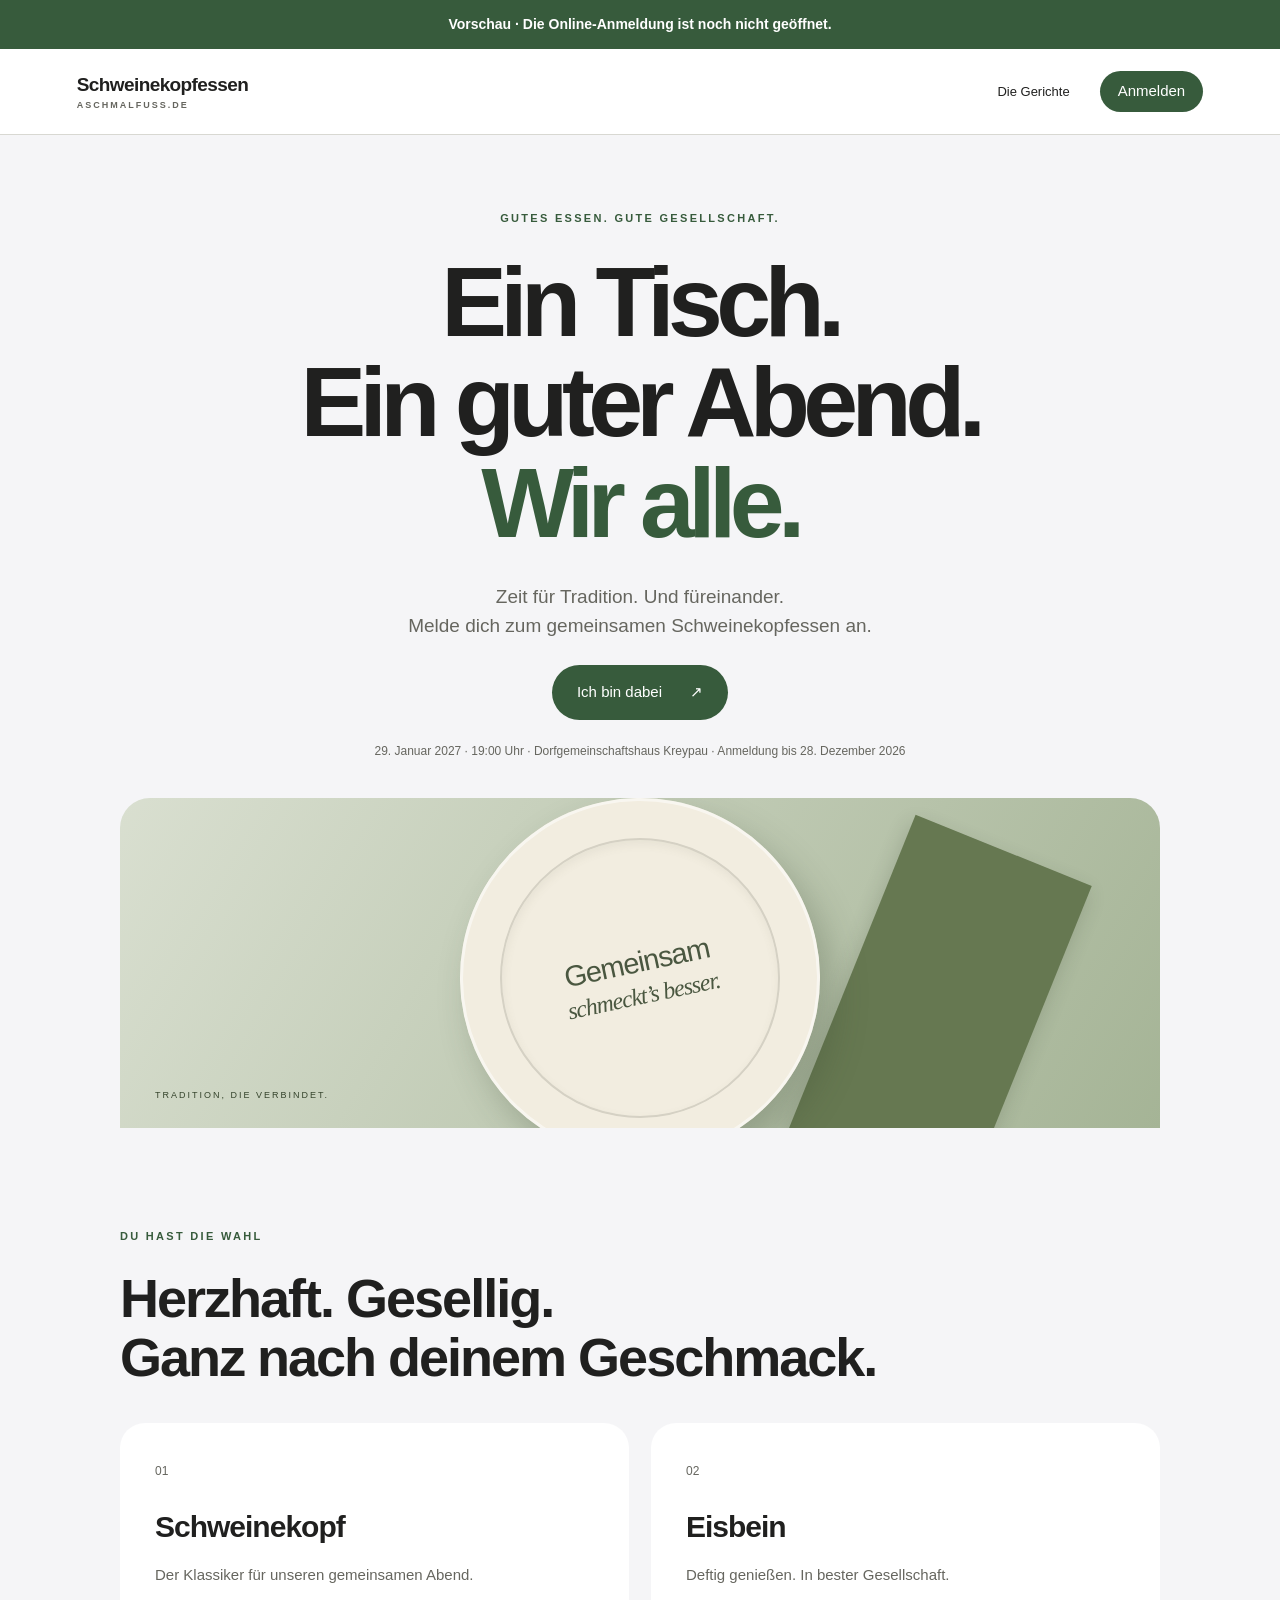
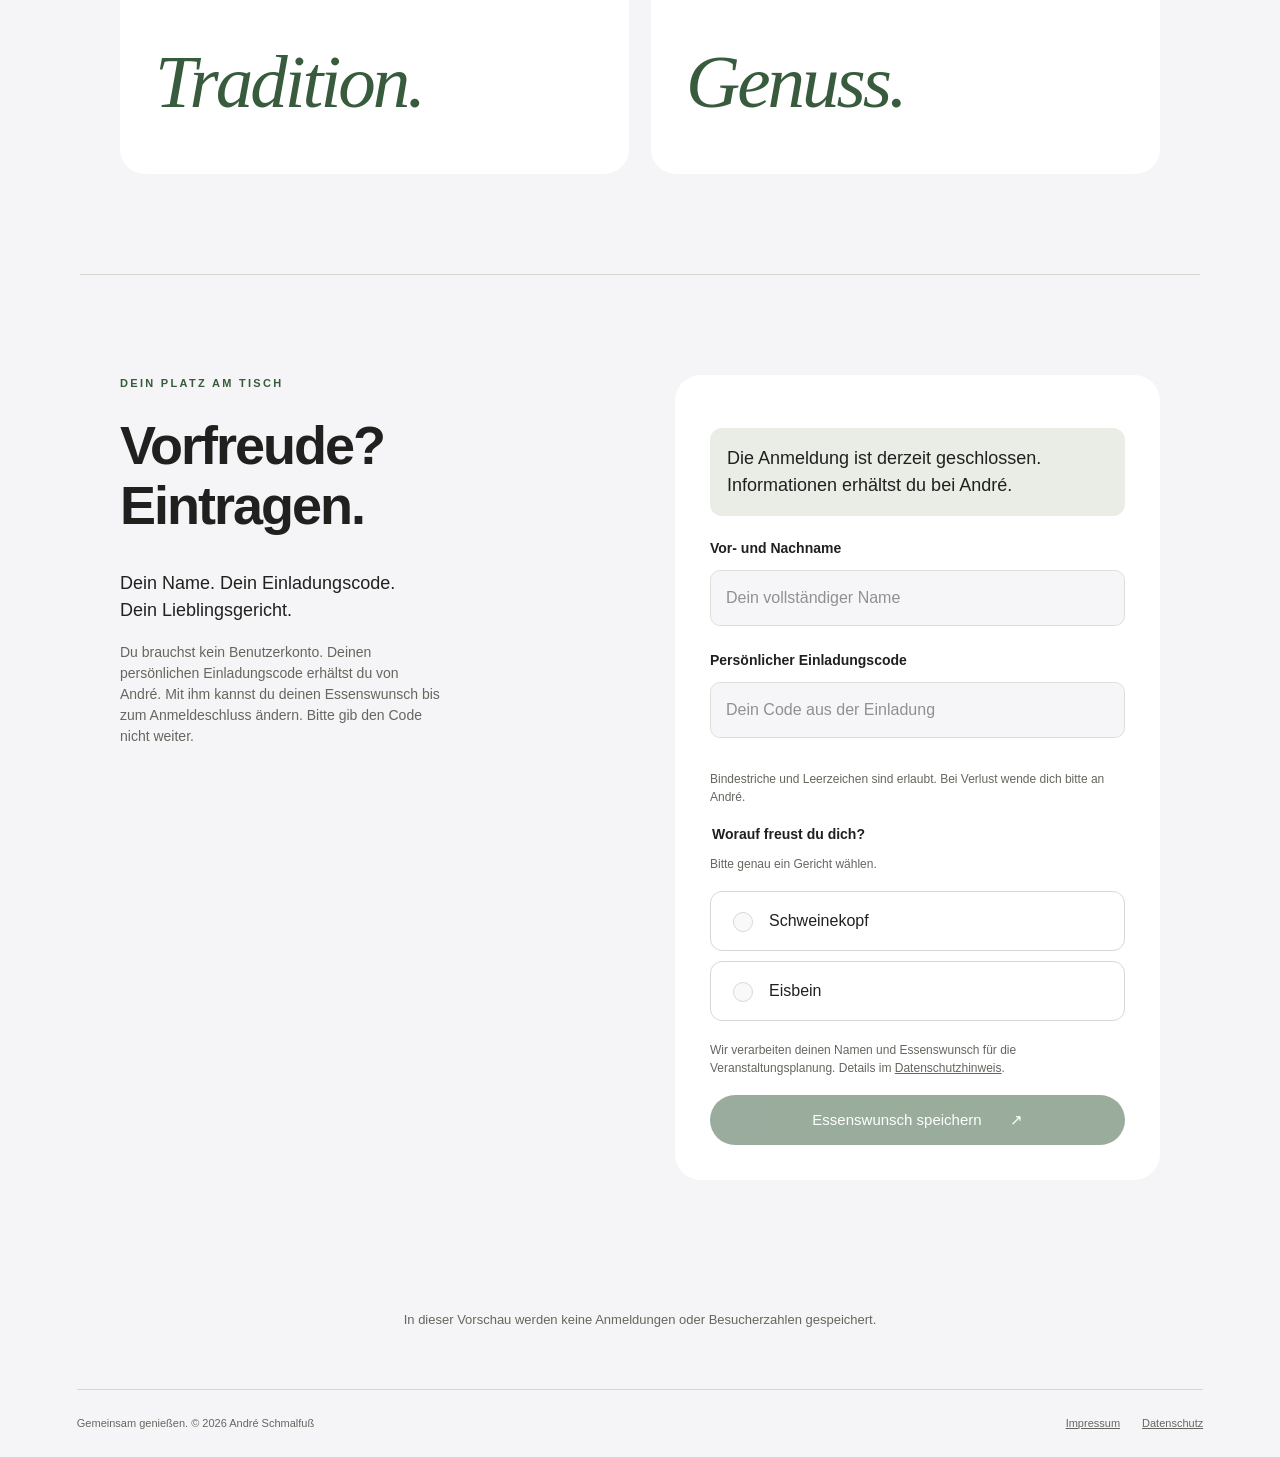
==== schweinekopfessen/vorschau/index.html @ 17f997a4 "Schweinekopfessen mit sicherem Backend und verlinkter Vorschau hinzufuegen" ====
<!doctype html><html lang="de"><head><meta charset="utf-8"><meta name="viewport" content="width=device-width,initial-scale=1"><meta name="description" content="Gemeinsam genießen. Anmeldung zum Schweinekopfessen."><meta name="robots" content="noindex,nofollow"><link rel="stylesheet" href="preview.css"><title>Vorschau · Schweinekopfessen · Gemeinsam genießen</title><link rel="stylesheet" href="../public/style.css"></head><body><aside class="preview-banner">Vorschau · Die Online-Anmeldung ist noch nicht geöffnet.</aside>
<a class="skip" href="#anmeldung">Zur Anmeldung</a><header><a class="brand" href="../../index.html">Schweinekopfessen<span>ASCHMALFUSS.DE</span></a><nav><a href="#gerichte">Die Gerichte</a><a class="pill small" href="#anmeldung">Anmelden</a></nav></header>
<main><section class="hero"><p class="eyebrow">GUTES ESSEN. GUTE GESELLSCHAFT.</p><h1>Ein Tisch.<br>Ein guter Abend.<br><span>Wir alle.</span></h1><p class="intro">Zeit für Tradition. Und füreinander.<br>Melde dich zum gemeinsamen Schweinekopfessen an.</p><a class="pill" href="#anmeldung">Ich bin dabei <span aria-hidden="true">↗</span></a><p class="event">29. Januar 2027 · 19:00 Uhr · Dorfgemeinschaftshaus Kreypau · Anmeldung bis 28. Dezember 2026</p><div class="table-art" aria-hidden="true"><div class="plate"><div class="inner-plate">Gemeinsam<br><em>schmeckt’s besser.</em></div></div><div class="napkin"></div><span class="table-caption">TRADITION, DIE VERBINDET.</span></div></section>
<section id="gerichte" class="section"><p class="eyebrow">DU HAST DIE WAHL</p><h2>Herzhaft. Gesellig.<br>Ganz nach deinem Geschmack.</h2><div class="dishes"><article><span class="number">01</span><h3>Schweinekopf</h3><p>Der Klassiker für unseren gemeinsamen Abend.</p><span class="dish-word" aria-hidden="true">Tradition.</span></article><article><span class="number">02</span><h3>Eisbein</h3><p>Deftig genießen. In bester Gesellschaft.</p><span class="dish-word" aria-hidden="true">Genuss.</span></article></div></section>
<section id="anmeldung" class="section signup"><div><p class="eyebrow">DEIN PLATZ AM TISCH</p><h2>Vorfreude?<br>Eintragen.</h2><p>Dein Name. Dein Einladungscode.<br>Dein Lieblingsgericht.</p><p class="muted">Du brauchst kein Benutzerkonto. Deinen persönlichen Einladungscode erhältst du von André. Mit ihm kannst du deinen Essenswunsch bis zum Anmeldeschluss ändern. Bitte gib den Code nicht weiter.</p></div><div class="form-card">
<p class="notice">Die Anmeldung ist derzeit geschlossen. Informationen erhältst du bei André.</p><div class="preview-form">

<label for="name">Vor- und Nachname</label><input disabled id="name" name="name" autocomplete="name" maxlength="200" required placeholder="Dein vollständiger Name" value="">
<label for="invitation">Persönlicher Einladungscode</label><input disabled id="invitation" name="invitation" autocomplete="off" spellcheck="false" maxlength="64" required aria-describedby="code-hint" placeholder="Dein Code aus der Einladung"><p id="code-hint" class="hint">Bindestriche und Leerzeichen sind erlaubt. Bei Verlust wende dich bitte an André.</p>
<div class="honey" aria-hidden="true"><label>Webseite<input disabled name="website" tabindex="-1" autocomplete="off"></label></div>
<fieldset><legend>Worauf freust du dich?</legend><p class="hint">Bitte genau ein Gericht wählen.</p>
<label class="choice"><input disabled type="radio" name="meal" value="schweinekopf" required ><span>Schweinekopf</span></label>
<label class="choice"><input disabled type="radio" name="meal" value="eisbein" required ><span>Eisbein</span></label></fieldset>
<p class="hint">Wir verarbeiten deinen Namen und Essenswunsch für die Veranstaltungsplanung. Details im <a href="rechtliches.html#datenschutz">Datenschutzhinweis</a>.</p><button class="pill" disabled>Essenswunsch speichern <span aria-hidden="true">↗</span></button></div></div></section>
<p class="preview-note">In dieser Vorschau werden keine Anmeldungen oder Besucherzahlen gespeichert.</p></main><footer><span>Gemeinsam genießen. © 2026 André Schmalfuß</span><div><a href="rechtliches.html">Impressum</a><a href="rechtliches.html#datenschutz">Datenschutz</a></div></footer></body></html>
---- schweinekopfessen/vorschau/preview.css ----
.preview-banner{background:var(--accent);color:var(--paper);padding:14px 22px;text-align:center;font-size:14px;font-weight:650}.preview-note{text-align:center;margin:30px 24px 60px;color:var(--muted);font-size:13px}.preview-form>label{font-size:14px;font-weight:650}.preview-form>.pill{width:100%}.preview-form input:disabled{opacity:.8}.preview-form .choice{cursor:default}
---- schweinekopfessen/public/style.css ----
@charset "UTF-8";
:root{color-scheme:light dark;--bg:#f5f5f7;--paper:#fff;--text:#20201f;--muted:#66665f;--line:#d8d8d2;--accent:#375b3c;--soft:#e9ede5}*{box-sizing:border-box}html{scroll-behavior:smooth;scroll-padding-top:100px}body{margin:0;background:var(--bg);color:var(--text);font-family:Inter,-apple-system,BlinkMacSystemFont,"Segoe UI",sans-serif;line-height:1.5}a{color:inherit}header{height:86px;padding:0 6%;display:flex;align-items:center;justify-content:space-between;background:var(--paper);border-bottom:1px solid var(--line)}.brand{font-size:19px;font-weight:750;letter-spacing:-.6px;text-decoration:none}.brand span{display:block;font-size:9px;letter-spacing:2px;color:var(--muted)}nav{display:flex;align-items:center;gap:30px;font-size:13px}nav>a{text-decoration:none}.pill{display:inline-flex;align-items:center;justify-content:center;gap:28px;padding:16px 25px;border:0;border-radius:99px;background:var(--accent);color:white;text-decoration:none;font:600 15px inherit;font-size:15px;cursor:pointer}.pill.small{padding:9px 18px}.pill:disabled{opacity:.5;cursor:not-allowed}.hero{text-align:center;padding:75px 24px 0;overflow:hidden}.eyebrow{font-size:11px;letter-spacing:2.3px;font-weight:750;color:var(--accent);margin:0 0 25px}h1{font-size:clamp(54px,7.7vw,104px);letter-spacing:-.067em;line-height:1.02;margin:0;font-weight:750}h1>span{color:var(--accent)}.intro{font-size:19px;color:var(--muted);margin:30px auto 25px}.event{font-size:12px;color:var(--muted);margin:22px 0 38px}.table-art{position:relative;margin:auto;max-width:1040px;height:330px;border-radius:30px 30px 0 0;background:linear-gradient(120deg,#d9dfd0,#a5b496);overflow:hidden;display:grid;place-items:center}.plate{width:360px;height:360px;border-radius:50%;background:#f2ede0;box-shadow:9px 20px 35px #35422d45,inset 0 0 0 3px #ffffff88;display:grid;place-items:center;transform:rotate(-12deg);z-index:1}.inner-plate{border:2px solid #d5d1c4;border-radius:50%;width:280px;height:280px;display:flex;align-items:center;justify-content:center;flex-direction:column;color:#4a5740;font-size:29px;line-height:1.3;letter-spacing:-1px;box-shadow:inset 0 4px 10px #6c725115}.inner-plate em{font-family:Georgia,serif;font-size:24px}.napkin{position:absolute;background:#667851;width:190px;height:340px;right:12%;top:40px;transform:rotate(22deg);box-shadow:0 8px 20px #23311f30}.table-caption{position:absolute;left:35px;bottom:25px;font-size:9px;letter-spacing:2px;color:#35442c}.section{max-width:1120px;margin:auto;padding:100px 40px}h2{font-size:clamp(34px,4.3vw,54px);line-height:1.1;letter-spacing:-2px;margin:0 0 35px}h3{font-size:30px;letter-spacing:-1px;margin:22px 0 8px}.dishes{display:grid;grid-template-columns:1fr 1fr;gap:22px}.dishes article{background:var(--paper);border-radius:25px;padding:35px;overflow:hidden}.number{font-size:12px;color:var(--muted)}.dishes p{color:var(--muted);font-size:15px}.dish-word{display:block;font-family:Georgia,serif;font-style:italic;font-size:clamp(40px,6vw,75px);color:var(--accent);margin-top:40px;letter-spacing:-3px}.signup{display:grid;grid-template-columns:1fr 1fr;gap:70px;border-top:1px solid var(--line)}.signup>div>p{font-size:18px}.signup .eyebrow{font-size:11px}.muted{color:var(--muted);font-size:14px!important;max-width:320px}.form-card{padding:35px;border-radius:26px;background:var(--paper)}form>label,legend{font-weight:650;font-size:14px}input:not([type=checkbox]):not([type=radio]):not([type=hidden]),textarea,select{width:100%;padding:15px;font:inherit;color:var(--text);background:var(--bg);border:1px solid var(--line);border-radius:10px;margin:10px 0 22px}fieldset{border:0;margin:0;padding:0}.hint{font-size:12px;color:var(--muted);margin:10px 0 18px}.choice{display:flex;align-items:center;gap:13px;padding:17px;border:1px solid var(--line);border-radius:12px;margin:10px 0;cursor:pointer}.choice:has(:checked){border-color:var(--accent);background:var(--soft)}input[type=checkbox],input[type=radio]{width:20px;height:20px;accent-color:var(--accent)}form>.pill{width:100%}.notice{padding:17px;background:var(--soft);border-radius:12px;font-size:14px;margin-bottom:20px}.error{border:1px solid #a44838}.honey{position:absolute;left:-9999px}.stats{max-width:700px;margin:0 auto 70px;display:flex;justify-content:space-around;flex-wrap:wrap;text-align:center}.stats div{width:25%}.stats strong{display:block;font-size:25px;letter-spacing:-1px}.stats span,.stats p{font-size:11px;color:var(--muted)}.stats p{width:100%;margin-top:22px}footer{border-top:1px solid var(--line);margin:0 6%;padding:25px 0;display:flex;justify-content:space-between;gap:20px;font-size:11px;color:var(--muted)}footer div{display:flex;gap:22px}.skip{position:absolute;left:15px;top:-80px;z-index:9;background:var(--paper);padding:15px}.skip:focus{top:10px}:focus-visible{outline:3px solid #6198da;outline-offset:5px}.legal,.admin{max-width:1000px;margin:auto;padding:50px 25px}.legal h1,.admin h1{font-size:48px;letter-spacing:-2px}.legal h2,.admin h2{font-size:28px;margin-top:45px;letter-spacing:-1px}.legal p{max-width:750px}.admin form{max-width:500px;margin:25px 0}.table-wrap{overflow:auto}table{border-collapse:collapse;width:100%;font-size:14px}td,th{text-align:left;padding:14px;border-bottom:1px solid var(--line)}td form{margin:0!important}.admin button{padding:10px}.admin textarea{min-height:160px}@media(max-width:700px){header{height:75px;padding:0 20px}nav>a:first-child{display:none}.hero{padding-top:55px}.intro{font-size:16px}.section{padding:65px 22px}.dishes,.signup{grid-template-columns:1fr;gap:22px}.form-card{padding:23px}.table-art{height:240px}.plate{width:280px;height:280px}.inner-plate{width:220px;height:220px;font-size:25px}.inner-plate em{font-size:20px}.napkin{right:-10px}.table-caption{display:none}footer{flex-direction:column}.stats{padding:0 20px}.signup h2{margin-bottom:20px}}@media(prefers-color-scheme:dark){:root{--bg:#161815;--paper:#22251f;--text:#f2f3ed;--muted:#b1b7a9;--line:#434b3d;--accent:#91b887;--soft:#303f2b}.pill{background:#a3c095;color:#172113}.table-art{filter:brightness(.8)}}@media(prefers-reduced-motion:reduce){html{scroll-behavior:auto}*{animation:none!important;transition:none!important}}

.resident{border:1px solid var(--line);border-radius:12px;padding:18px;margin:12px 0}.resident summary{cursor:pointer;font-weight:600}.resident button{margin:5px 4px 5px 0}.invitation-code{display:block;font-size:18px;overflow-wrap:anywhere}.admin td form{min-width:180px}.admin input[type=file]{font-size:13px}
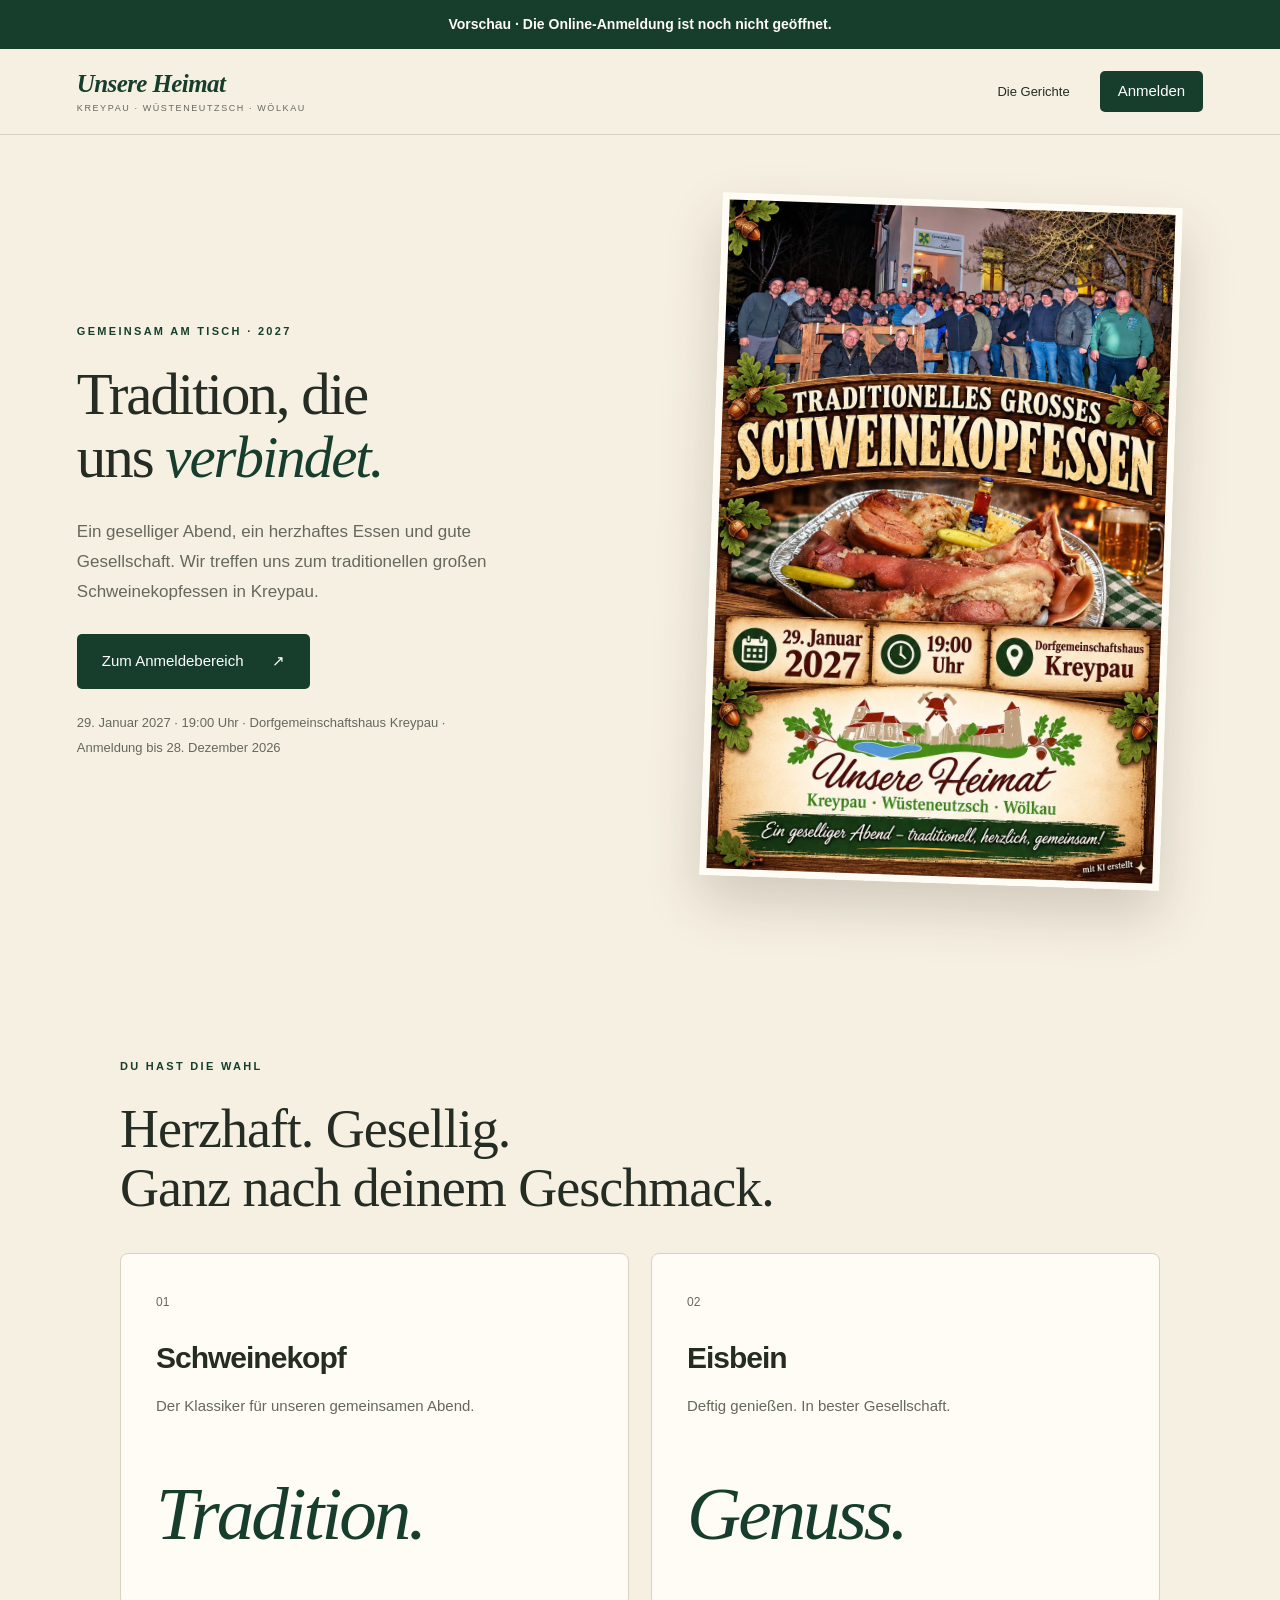
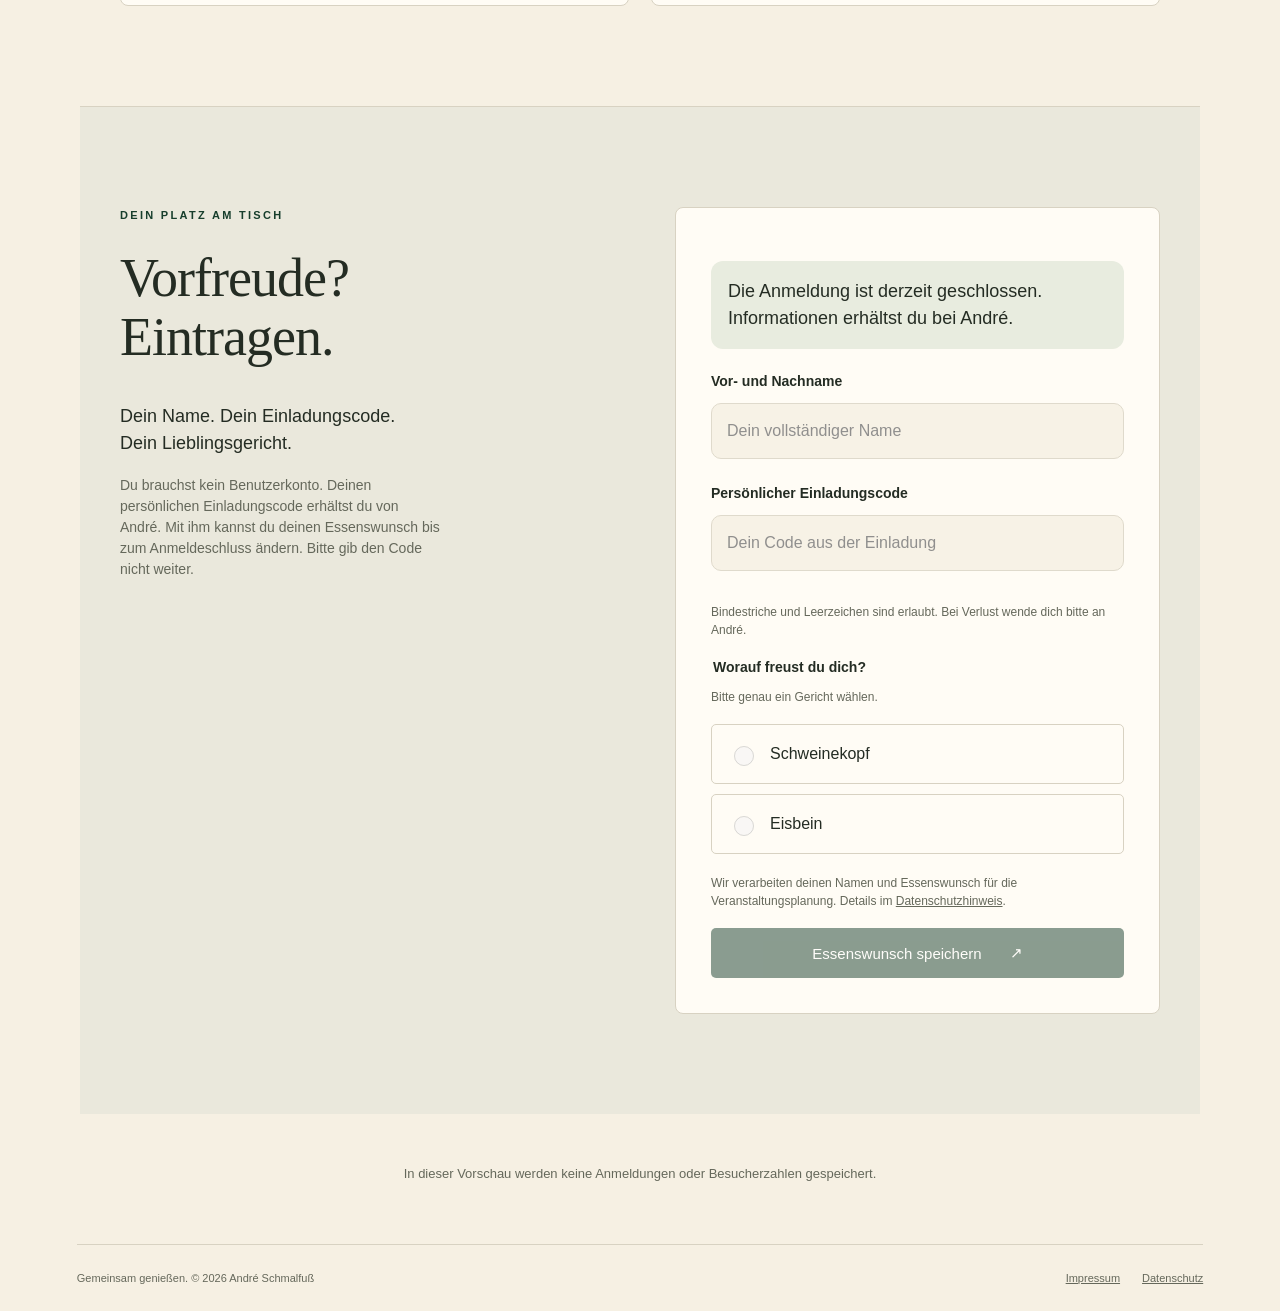
==== commit c7143fc6: "Veranstaltungsplakat und Heimat-Layout integrieren" ====
--- a/schweinekopfessen/vorschau/index.html
+++ b/schweinekopfessen/vorschau/index.html
@@ -1,6 +1,6 @@
 <!doctype html><html lang="de"><head><meta charset="utf-8"><meta name="viewport" content="width=device-width,initial-scale=1"><meta name="description" content="Gemeinsam genießen. Anmeldung zum Schweinekopfessen."><meta name="robots" content="noindex,nofollow"><link rel="stylesheet" href="preview.css"><title>Vorschau · Schweinekopfessen · Gemeinsam genießen</title><link rel="stylesheet" href="../public/style.css"></head><body><aside class="preview-banner">Vorschau · Die Online-Anmeldung ist noch nicht geöffnet.</aside>
-<a class="skip" href="#anmeldung">Zur Anmeldung</a><header><a class="brand" href="../../index.html">Schweinekopfessen<span>ASCHMALFUSS.DE</span></a><nav><a href="#gerichte">Die Gerichte</a><a class="pill small" href="#anmeldung">Anmelden</a></nav></header>
-<main><section class="hero"><p class="eyebrow">GUTES ESSEN. GUTE GESELLSCHAFT.</p><h1>Ein Tisch.<br>Ein guter Abend.<br><span>Wir alle.</span></h1><p class="intro">Zeit für Tradition. Und füreinander.<br>Melde dich zum gemeinsamen Schweinekopfessen an.</p><a class="pill" href="#anmeldung">Ich bin dabei <span aria-hidden="true">↗</span></a><p class="event">29. Januar 2027 · 19:00 Uhr · Dorfgemeinschaftshaus Kreypau · Anmeldung bis 28. Dezember 2026</p><div class="table-art" aria-hidden="true"><div class="plate"><div class="inner-plate">Gemeinsam<br><em>schmeckt’s besser.</em></div></div><div class="napkin"></div><span class="table-caption">TRADITION, DIE VERBINDET.</span></div></section>
+<a class="skip" href="#anmeldung">Zur Anmeldung</a><header><a class="brand" href="../../index.html">Unsere Heimat<span>KREYPAU · WÜSTENEUTZSCH · WÖLKAU</span></a><nav><a href="#gerichte">Die Gerichte</a><a class="pill small" href="#anmeldung">Anmelden</a></nav></header>
+<main><section class="hero"><div class="hero-copy"><p class="eyebrow">GEMEINSAM AM TISCH · 2027</p><h1>Tradition, die<br>uns <em>verbindet.</em></h1><p class="intro">Ein geselliger Abend, ein herzhaftes Essen und gute Gesellschaft. Wir treffen uns zum traditionellen großen Schweinekopfessen in Kreypau.</p><a class="pill" href="#anmeldung">Zum Anmeldebereich <span aria-hidden="true">↗</span></a><p class="event">29. Januar 2027 · 19:00 Uhr · Dorfgemeinschaftshaus Kreypau · Anmeldung bis 28. Dezember 2026</p></div><a class="poster" href="../public/assets/plakat.jpeg" target="_blank" rel="noopener" aria-label="Veranstaltungsplakat in voller Größe öffnen"><img src="../public/assets/plakat.jpeg" alt="Veranstaltungsplakat zum Schweinekopfessen mit Gruppenfoto und Heimatmotiv" width="1024" height="1536"></a></section>
 <section id="gerichte" class="section"><p class="eyebrow">DU HAST DIE WAHL</p><h2>Herzhaft. Gesellig.<br>Ganz nach deinem Geschmack.</h2><div class="dishes"><article><span class="number">01</span><h3>Schweinekopf</h3><p>Der Klassiker für unseren gemeinsamen Abend.</p><span class="dish-word" aria-hidden="true">Tradition.</span></article><article><span class="number">02</span><h3>Eisbein</h3><p>Deftig genießen. In bester Gesellschaft.</p><span class="dish-word" aria-hidden="true">Genuss.</span></article></div></section>
 <section id="anmeldung" class="section signup"><div><p class="eyebrow">DEIN PLATZ AM TISCH</p><h2>Vorfreude?<br>Eintragen.</h2><p>Dein Name. Dein Einladungscode.<br>Dein Lieblingsgericht.</p><p class="muted">Du brauchst kein Benutzerkonto. Deinen persönlichen Einladungscode erhältst du von André. Mit ihm kannst du deinen Essenswunsch bis zum Anmeldeschluss ändern. Bitte gib den Code nicht weiter.</p></div><div class="form-card">
 <p class="notice">Die Anmeldung ist derzeit geschlossen. Informationen erhältst du bei André.</p><div class="preview-form">
--- a/schweinekopfessen/public/style.css
+++ b/schweinekopfessen/public/style.css
@@ -2,3 +2,9 @@
 :root{color-scheme:light dark;--bg:#f5f5f7;--paper:#fff;--text:#20201f;--muted:#66665f;--line:#d8d8d2;--accent:#375b3c;--soft:#e9ede5}*{box-sizing:border-box}html{scroll-behavior:smooth;scroll-padding-top:100px}body{margin:0;background:var(--bg);color:var(--text);font-family:Inter,-apple-system,BlinkMacSystemFont,"Segoe UI",sans-serif;line-height:1.5}a{color:inherit}header{height:86px;padding:0 6%;display:flex;align-items:center;justify-content:space-between;background:var(--paper);border-bottom:1px solid var(--line)}.brand{font-size:19px;font-weight:750;letter-spacing:-.6px;text-decoration:none}.brand span{display:block;font-size:9px;letter-spacing:2px;color:var(--muted)}nav{display:flex;align-items:center;gap:30px;font-size:13px}nav>a{text-decoration:none}.pill{display:inline-flex;align-items:center;justify-content:center;gap:28px;padding:16px 25px;border:0;border-radius:99px;background:var(--accent);color:white;text-decoration:none;font:600 15px inherit;font-size:15px;cursor:pointer}.pill.small{padding:9px 18px}.pill:disabled{opacity:.5;cursor:not-allowed}.hero{text-align:center;padding:75px 24px 0;overflow:hidden}.eyebrow{font-size:11px;letter-spacing:2.3px;font-weight:750;color:var(--accent);margin:0 0 25px}h1{font-size:clamp(54px,7.7vw,104px);letter-spacing:-.067em;line-height:1.02;margin:0;font-weight:750}h1>span{color:var(--accent)}.intro{font-size:19px;color:var(--muted);margin:30px auto 25px}.event{font-size:12px;color:var(--muted);margin:22px 0 38px}.table-art{position:relative;margin:auto;max-width:1040px;height:330px;border-radius:30px 30px 0 0;background:linear-gradient(120deg,#d9dfd0,#a5b496);overflow:hidden;display:grid;place-items:center}.plate{width:360px;height:360px;border-radius:50%;background:#f2ede0;box-shadow:9px 20px 35px #35422d45,inset 0 0 0 3px #ffffff88;display:grid;place-items:center;transform:rotate(-12deg);z-index:1}.inner-plate{border:2px solid #d5d1c4;border-radius:50%;width:280px;height:280px;display:flex;align-items:center;justify-content:center;flex-direction:column;color:#4a5740;font-size:29px;line-height:1.3;letter-spacing:-1px;box-shadow:inset 0 4px 10px #6c725115}.inner-plate em{font-family:Georgia,serif;font-size:24px}.napkin{position:absolute;background:#667851;width:190px;height:340px;right:12%;top:40px;transform:rotate(22deg);box-shadow:0 8px 20px #23311f30}.table-caption{position:absolute;left:35px;bottom:25px;font-size:9px;letter-spacing:2px;color:#35442c}.section{max-width:1120px;margin:auto;padding:100px 40px}h2{font-size:clamp(34px,4.3vw,54px);line-height:1.1;letter-spacing:-2px;margin:0 0 35px}h3{font-size:30px;letter-spacing:-1px;margin:22px 0 8px}.dishes{display:grid;grid-template-columns:1fr 1fr;gap:22px}.dishes article{background:var(--paper);border-radius:25px;padding:35px;overflow:hidden}.number{font-size:12px;color:var(--muted)}.dishes p{color:var(--muted);font-size:15px}.dish-word{display:block;font-family:Georgia,serif;font-style:italic;font-size:clamp(40px,6vw,75px);color:var(--accent);margin-top:40px;letter-spacing:-3px}.signup{display:grid;grid-template-columns:1fr 1fr;gap:70px;border-top:1px solid var(--line)}.signup>div>p{font-size:18px}.signup .eyebrow{font-size:11px}.muted{color:var(--muted);font-size:14px!important;max-width:320px}.form-card{padding:35px;border-radius:26px;background:var(--paper)}form>label,legend{font-weight:650;font-size:14px}input:not([type=checkbox]):not([type=radio]):not([type=hidden]),textarea,select{width:100%;padding:15px;font:inherit;color:var(--text);background:var(--bg);border:1px solid var(--line);border-radius:10px;margin:10px 0 22px}fieldset{border:0;margin:0;padding:0}.hint{font-size:12px;color:var(--muted);margin:10px 0 18px}.choice{display:flex;align-items:center;gap:13px;padding:17px;border:1px solid var(--line);border-radius:12px;margin:10px 0;cursor:pointer}.choice:has(:checked){border-color:var(--accent);background:var(--soft)}input[type=checkbox],input[type=radio]{width:20px;height:20px;accent-color:var(--accent)}form>.pill{width:100%}.notice{padding:17px;background:var(--soft);border-radius:12px;font-size:14px;margin-bottom:20px}.error{border:1px solid #a44838}.honey{position:absolute;left:-9999px}.stats{max-width:700px;margin:0 auto 70px;display:flex;justify-content:space-around;flex-wrap:wrap;text-align:center}.stats div{width:25%}.stats strong{display:block;font-size:25px;letter-spacing:-1px}.stats span,.stats p{font-size:11px;color:var(--muted)}.stats p{width:100%;margin-top:22px}footer{border-top:1px solid var(--line);margin:0 6%;padding:25px 0;display:flex;justify-content:space-between;gap:20px;font-size:11px;color:var(--muted)}footer div{display:flex;gap:22px}.skip{position:absolute;left:15px;top:-80px;z-index:9;background:var(--paper);padding:15px}.skip:focus{top:10px}:focus-visible{outline:3px solid #6198da;outline-offset:5px}.legal,.admin{max-width:1000px;margin:auto;padding:50px 25px}.legal h1,.admin h1{font-size:48px;letter-spacing:-2px}.legal h2,.admin h2{font-size:28px;margin-top:45px;letter-spacing:-1px}.legal p{max-width:750px}.admin form{max-width:500px;margin:25px 0}.table-wrap{overflow:auto}table{border-collapse:collapse;width:100%;font-size:14px}td,th{text-align:left;padding:14px;border-bottom:1px solid var(--line)}td form{margin:0!important}.admin button{padding:10px}.admin textarea{min-height:160px}@media(max-width:700px){header{height:75px;padding:0 20px}nav>a:first-child{display:none}.hero{padding-top:55px}.intro{font-size:16px}.section{padding:65px 22px}.dishes,.signup{grid-template-columns:1fr;gap:22px}.form-card{padding:23px}.table-art{height:240px}.plate{width:280px;height:280px}.inner-plate{width:220px;height:220px;font-size:25px}.inner-plate em{font-size:20px}.napkin{right:-10px}.table-caption{display:none}footer{flex-direction:column}.stats{padding:0 20px}.signup h2{margin-bottom:20px}}@media(prefers-color-scheme:dark){:root{--bg:#161815;--paper:#22251f;--text:#f2f3ed;--muted:#b1b7a9;--line:#434b3d;--accent:#91b887;--soft:#303f2b}.pill{background:#a3c095;color:#172113}.table-art{filter:brightness(.8)}}@media(prefers-reduced-motion:reduce){html{scroll-behavior:auto}*{animation:none!important;transition:none!important}}
 
 .resident{border:1px solid var(--line);border-radius:12px;padding:18px;margin:12px 0}.resident summary{cursor:pointer;font-weight:600}.resident button{margin:5px 4px 5px 0}.invitation-code{display:block;font-size:18px;overflow-wrap:anywhere}.admin td form{min-width:180px}.admin input[type=file]{font-size:13px}
+
+/* Plakatgestaltung: gemeinsame Oberfläche für Anwendung und Vorschau. */
+:root{color-scheme:light;--bg:#f6f0e3;--paper:#fffcf5;--text:#242c23;--muted:#65685b;--line:#d8d2c2;--accent:#173e2c;--soft:#e8ecdf}
+header{background:var(--bg)}.brand{font:italic bold 25px Georgia,serif;color:var(--accent)}.brand span{font:9px Arial,sans-serif;letter-spacing:1.6px;margin-top:5px}.pill{border-radius:5px;background:var(--accent);color:#fff}.hero{display:grid;grid-template-columns:minmax(0,1fr) minmax(0,1fr);align-items:center;gap:7%;max-width:1370px;margin:auto;padding:65px 6% 75px;text-align:left;overflow:visible}.hero h1{font:clamp(40px,4.6vw,68px)/1.06 Georgia,serif;letter-spacing:-2px}.hero h1 em{font-weight:400;color:var(--accent)}.hero .intro{font-size:17px;line-height:1.75;max-width:440px;margin:28px 0}.hero .event{font-size:13px;line-height:1.9;max-width:420px;margin-bottom:0}.poster{display:block;width:100%;max-width:460px;margin:auto;border:7px solid var(--paper);box-shadow:0 25px 55px #33241130;transform:rotate(2deg)}.poster img{display:block;width:100%;height:auto}.section h2{font-family:Georgia,serif;font-weight:400;letter-spacing:-1px}.dishes article,.form-card{border-radius:8px;border:1px solid var(--line)}.signup{background:#eae8dc}.choice{border-radius:5px}.stats{padding-top:35px}.preview-note{padding-top:20px}
+@media(max-width:760px){.hero{grid-template-columns:minmax(0,1fr);gap:35px;padding:38px 6% 55px}.hero h1{font-size:clamp(38px,10vw,54px)}.poster{max-width:380px;transform:none}.brand{font-size:21px}.brand span{font-size:8px;letter-spacing:1px}.signup{grid-template-columns:1fr}.hero .intro{font-size:16px}}
+@media(max-width:380px){header{gap:12px}.brand{font-size:19px;min-width:0}.brand span{font-size:7px;letter-spacing:.6px;line-height:1.4}.pill.small{padding:9px 14px;font-size:12px}}
